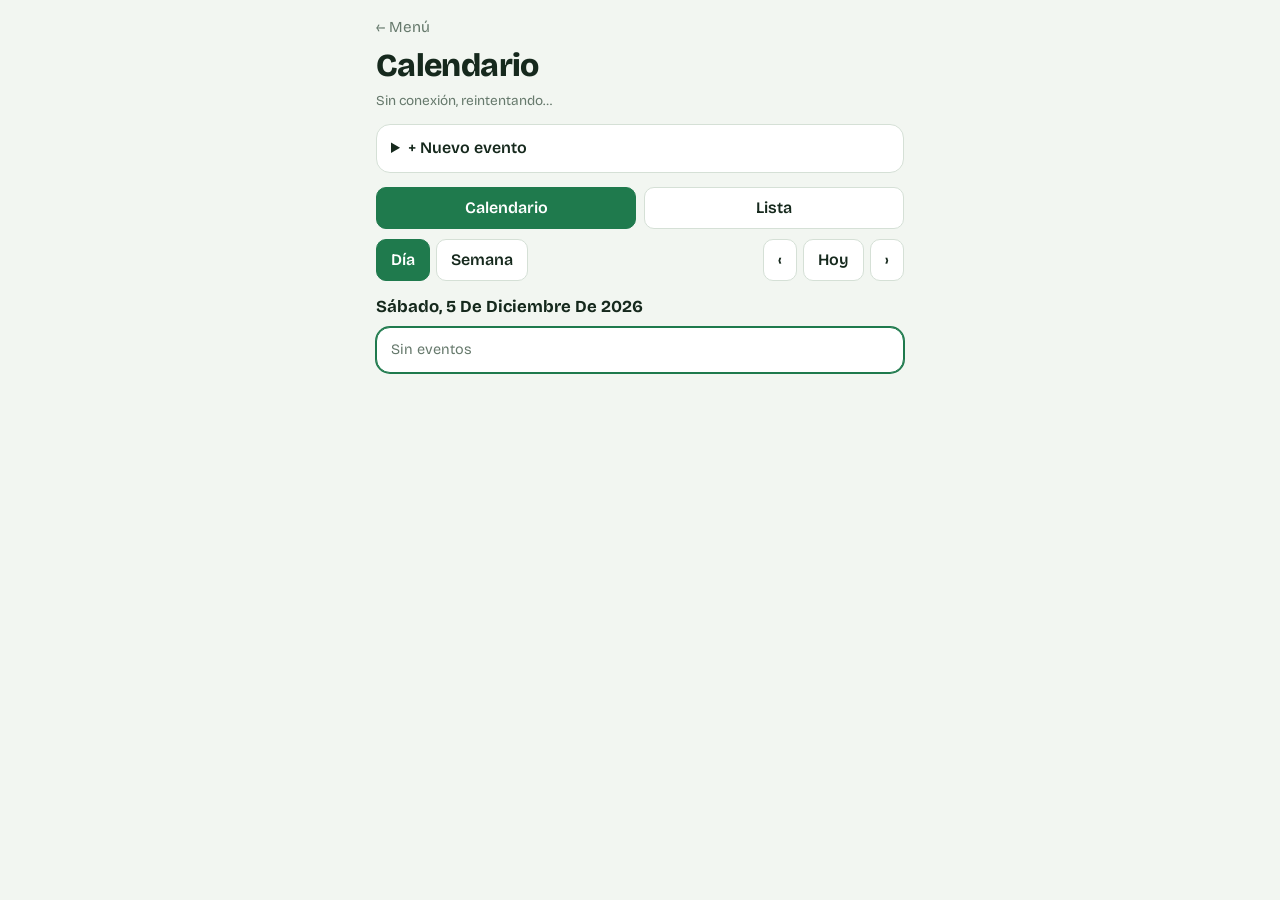
==== calendario.html @ c67a79fc "Add files via upload" ====
<!DOCTYPE html>
<html lang="es">
<head>
<meta charset="utf-8">
<meta name="viewport" content="width=device-width, initial-scale=1, viewport-fit=cover">
<title>Calendario</title>
<link rel="stylesheet" href="https://fonts.googleapis.com/css2?family=Bricolage+Grotesque:wght@400;600;800&display=swap">
<style>
:root{--bg:#f2f6f1;--surface:#fff;--ink:#16291d;--muted:#66796c;--line:#d5e0d6;--accent:#1f7a4d;--accent-ink:#fff;--danger:#b3372f;color-scheme:light;box-sizing:border-box;padding-top:env(safe-area-inset-top,0px);padding-bottom:env(safe-area-inset-bottom,0px)}
@media (prefers-color-scheme:dark){:root{--bg:#101a14;--surface:#18271d;--ink:#e6f0e8;--muted:#92a89a;--line:#2a3d30;--accent:#4fc08a;--accent-ink:#0b1a11;--danger:#ef8179;color-scheme:dark}}
*{box-sizing:border-box}
body{margin:0;background:var(--bg);color:var(--ink);font-family:"Bricolage Grotesque",system-ui,-apple-system,"Segoe UI",Roboto,sans-serif;line-height:1.4}
main{max-width:560px;margin:0 auto;padding:16px 16px 40px}
a.back{color:var(--muted);text-decoration:none;font-size:.95rem}
h1{font-size:2rem;font-weight:800;margin:6px 0 2px;letter-spacing:-.02em}
h2{font-size:1.05rem;margin:14px 0 8px;text-transform:capitalize}
h3{font-size:.95rem;margin:0 0 6px;text-transform:capitalize}
.sync{color:var(--muted);font-size:.85rem;margin:0 0 14px}
button{font:inherit;font-weight:600;border:0;border-radius:10px;cursor:pointer;background:var(--surface);color:var(--ink);padding:9px 14px;border:1px solid var(--line)}
button:focus-visible,input:focus-visible,summary:focus-visible{outline:2px solid var(--accent);outline-offset:2px}
button.on{background:var(--accent);color:var(--accent-ink);border-color:var(--accent)}
details{background:var(--surface);border:1px solid var(--line);border-radius:14px;padding:12px 14px;margin-bottom:14px}
summary{cursor:pointer;font-weight:600}
form{display:grid;gap:10px;margin-top:12px}
.row{display:grid;grid-template-columns:1fr 1fr;gap:10px}
label{display:grid;gap:4px;font-size:.8rem;color:var(--muted)}
input[type=text],input[type=date],input[type=time]{font:inherit;font-size:1rem;padding:11px 12px;border:1.5px solid var(--line);border-radius:10px;background:var(--bg);color:var(--ink);width:100%;min-width:0}
.add{background:var(--accent);color:var(--accent-ink);border-color:var(--accent);padding:12px}
.tabs,.bar{display:flex;gap:8px;margin-bottom:10px}
.tabs button{flex:1}
.bar{justify-content:space-between;align-items:center}
.bar>div{display:flex;gap:6px}
.day{background:var(--surface);border:1px solid var(--line);border-radius:14px;padding:12px 14px;margin-bottom:10px}
.day.today{border-color:var(--accent);box-shadow:0 0 0 1px var(--accent)}
.none{color:var(--muted);margin:0;font-size:.9rem}
.ev{display:flex;align-items:center;justify-content:space-between;gap:8px;padding:8px 10px;margin-top:6px;background:var(--bg);border-left:4px solid var(--accent);border-radius:8px}
.ev.past{opacity:.5}
.tx{min-width:0;word-break:break-word}
.tx small{display:block;color:var(--muted)}
.del{background:none;border:0;color:var(--muted);font-size:1.3rem;padding:2px 8px;line-height:1}
.chk{display:flex;flex-direction:row;align-items:center;gap:8px;margin-bottom:10px;font-size:.9rem}
</style>
</head>
<body>
<main>
<a class="back" href="./">← Menú</a>
<h1>Calendario</h1>
<p class="sync" id="sync"></p>
<details id="new"><summary>+ Nuevo evento</summary>
<form id="f" autocomplete="off">
<input type="text" id="t" placeholder="Título del evento" aria-label="Título del evento" required>
<div class="row"><label>Fecha<input type="date" id="d" required></label><label>Hasta (opcional)<input type="date" id="e"></label></div>
<div class="row"><label>Hora de inicio (opcional)<input type="time" id="h1"></label><label>Hora de fin (opcional)<input type="time" id="h2"></label></div>
<button class="add" type="submit">Guardar evento</button>
</form></details>
<nav class="tabs"><button data-v="cal" class="on">Calendario</button><button data-v="lst">Lista</button></nav>
<section id="cal">
<div class="bar"><div id="seg"><button data-m="dia" class="on">Día</button><button data-m="sem">Semana</button></div><div><button id="prev" aria-label="Anterior">‹</button><button id="today">Hoy</button><button id="next" aria-label="Siguiente">›</button></div></div>
<h2 id="range"></h2><div id="grid"></div>
</section>
<section id="lst" hidden>
<label class="chk"><input type="checkbox" id="past"> Ver eventos pasados</label>
<div id="all"></div>
</section>
</main>
<script>
/* Pega aquí la dirección de tu base de datos de Firebase, entre las comillas. */
var DB_URL="https://lista-compra-3e6a2-default-rtdb.europe-west1.firebasedatabase.app";

var KEY="eventos-v1",ev=[],pend=0,view="cal",mode="dia";
function $(i){return document.getElementById(i)}
function noop(){}
function pad(n){return(n<10?"0":"")+n}
function ymd(x){return x.getFullYear()+"-"+pad(x.getMonth()+1)+"-"+pad(x.getDate())}
function pd(s){var a=s.split("-");return new Date(+a[0],+a[1]-1,+a[2])}
function addD(x,n){return new Date(x.getFullYear(),x.getMonth(),x.getDate()+n)}
function monday(x){return addD(x,-((x.getDay()+6)%7))}
function fmt(x,o){return x.toLocaleDateString("es-ES",o)}
var cur=pd(ymd(new Date()));
try{ev=JSON.parse(localStorage.getItem(KEY))||[]}catch(e){ev=[]}
if(!Array.isArray(ev))ev=[];
function save(){try{localStorage.setItem(KEY,JSON.stringify(ev))}catch(e){}}
function setStatus(s){$("sync").textContent=!DB_URL?"Modo local: los eventos solo están en este móvil":s==="off"?"Sin conexión, reintentando…":"Sincronizado con el calendario compartido"}
function api(method,path,body){
if(!DB_URL)return Promise.resolve(null);
pend++;
return fetch(DB_URL.replace(/\/$/,"")+path+".json",{method:method,headers:{"Content-Type":"application/json"},body:body===undefined?undefined:JSON.stringify(body)})
.then(function(r){if(!r.ok)throw new Error(r.status);return r.json()})
.then(function(d){pend--;setStatus("ok");return d},function(e){pend--;setStatus("off");throw e})}
function sync(){
if(!DB_URL||pend>0||document.hidden)return;
api("GET","/eventos").then(function(d){
if(pend>0)return;
var arr=[];
if(d)Object.keys(d).forEach(function(k){var v=d[k];if(v&&v.t&&v.d)arr.push({id:k,t:v.t,d:v.d,e:v.e||"",h1:v.h1||"",h2:v.h2||"",ts:v.ts||0})});
ev=arr;save();render()}).catch(noop)}
function item(x){
var c=document.createElement("div");c.className="ev";
var tx=document.createElement("div");tx.className="tx";
var tt=document.createElement("strong");tt.textContent=x.t;tx.appendChild(tt);
var p=[];
if(x.h1)p.push(x.h1+(x.h2?"–"+x.h2:""));else if(x.h2)p.push("hasta las "+x.h2);
if(x.e&&x.e>x.d)p.push(fmt(pd(x.d),{day:"numeric",month:"short"})+" → "+fmt(pd(x.e),{day:"numeric",month:"short"}));
if(p.length){var m=document.createElement("small");m.textContent=p.join(" · ");tx.appendChild(m)}
var b=document.createElement("button");b.className="del";b.type="button";b.textContent="×";b.setAttribute("aria-label","Borrar "+x.t);
b.onclick=function(){ev=ev.filter(function(y){return y!==x});save();render();api("DELETE","/eventos/"+x.id).catch(noop)};
c.appendChild(tx);c.appendChild(b);return c}
function dayEvents(s){return ev.filter(function(x){return x.d<=s&&s<=(x.e||x.d)}).sort(function(a,b){return a.h1.localeCompare(b.h1)})}
function block(dt,noHead){
var s=ymd(dt),b=document.createElement("div");b.className="day"+(s===ymd(new Date())?" today":"");
if(!noHead){var h=document.createElement("h3");h.textContent=fmt(dt,{weekday:"long",day:"numeric",month:"long"});b.appendChild(h)}
var l=dayEvents(s);
if(!l.length){var p=document.createElement("p");p.className="none";p.textContent="Sin eventos";b.appendChild(p)}
l.forEach(function(x){b.appendChild(item(x))});return b}
function render(){
$("cal").hidden=view!=="cal";$("lst").hidden=view!=="lst";
document.querySelectorAll(".tabs button").forEach(function(b){b.classList.toggle("on",b.dataset.v===view)});
document.querySelectorAll("#seg button").forEach(function(b){b.classList.toggle("on",b.dataset.m===mode)});
var g=$("grid");g.innerHTML="";
if(mode==="dia"){$("range").textContent=fmt(cur,{weekday:"long",day:"numeric",month:"long",year:"numeric"});g.appendChild(block(cur,true))}
else{var m=monday(cur);$("range").textContent="Semana del "+fmt(m,{day:"numeric",month:"short"})+" al "+fmt(addD(m,6),{day:"numeric",month:"short",year:"numeric"});
for(var i=0;i<7;i++)g.appendChild(block(addD(m,i)))}
var a=$("all");a.innerHTML="";
var today=ymd(new Date()),showPast=$("past").checked,last="";
var l=ev.filter(function(x){return showPast||(x.e||x.d)>=today}).sort(function(x,y){return(x.d+x.h1).localeCompare(y.d+y.h1)});
if(!l.length){var n=document.createElement("p");n.className="none";n.textContent="No hay eventos.";a.appendChild(n)}
l.forEach(function(x){
if(x.d!==last){last=x.d;var h=document.createElement("h3");h.style.marginTop="14px";h.textContent=fmt(pd(x.d),{weekday:"long",day:"numeric",month:"long",year:"numeric"});a.appendChild(h)}
var it=item(x);if((x.e||x.d)<today)it.classList.add("past");a.appendChild(it)})}
document.querySelectorAll(".tabs button").forEach(function(b){b.onclick=function(){view=b.dataset.v;render()}});
document.querySelectorAll("#seg button").forEach(function(b){b.onclick=function(){mode=b.dataset.m;render()}});
$("prev").onclick=function(){cur=addD(cur,mode==="dia"?-1:-7);render()};
$("next").onclick=function(){cur=addD(cur,mode==="dia"?1:7);render()};
$("today").onclick=function(){cur=pd(ymd(new Date()));render()};
$("past").onchange=render;
$("f").onsubmit=function(ev2){
ev2.preventDefault();
var t=$("t").value.trim(),d=$("d").value;if(!t||!d)return;
var en=$("e").value;if(en&&en<=d)en="";
var x={id:Date.now().toString(36)+Math.random().toString(36).slice(2,5),t:t,d:d,e:en,h1:$("h1").value,h2:$("h2").value,ts:Date.now()};
ev.push(x);save();$("f").reset();$("d").value=d;cur=pd(d);$("new").open=false;render();
api("PUT","/eventos/"+x.id,{t:x.t,d:x.d,e:x.e,h1:x.h1,h2:x.h2,ts:x.ts}).catch(noop)};
$("d").value=ymd(new Date());
setStatus("ok");render();sync();
setInterval(sync,4000);
document.addEventListener("visibilitychange",function(){if(!document.hidden)sync()});
</script>
</body>
</html>
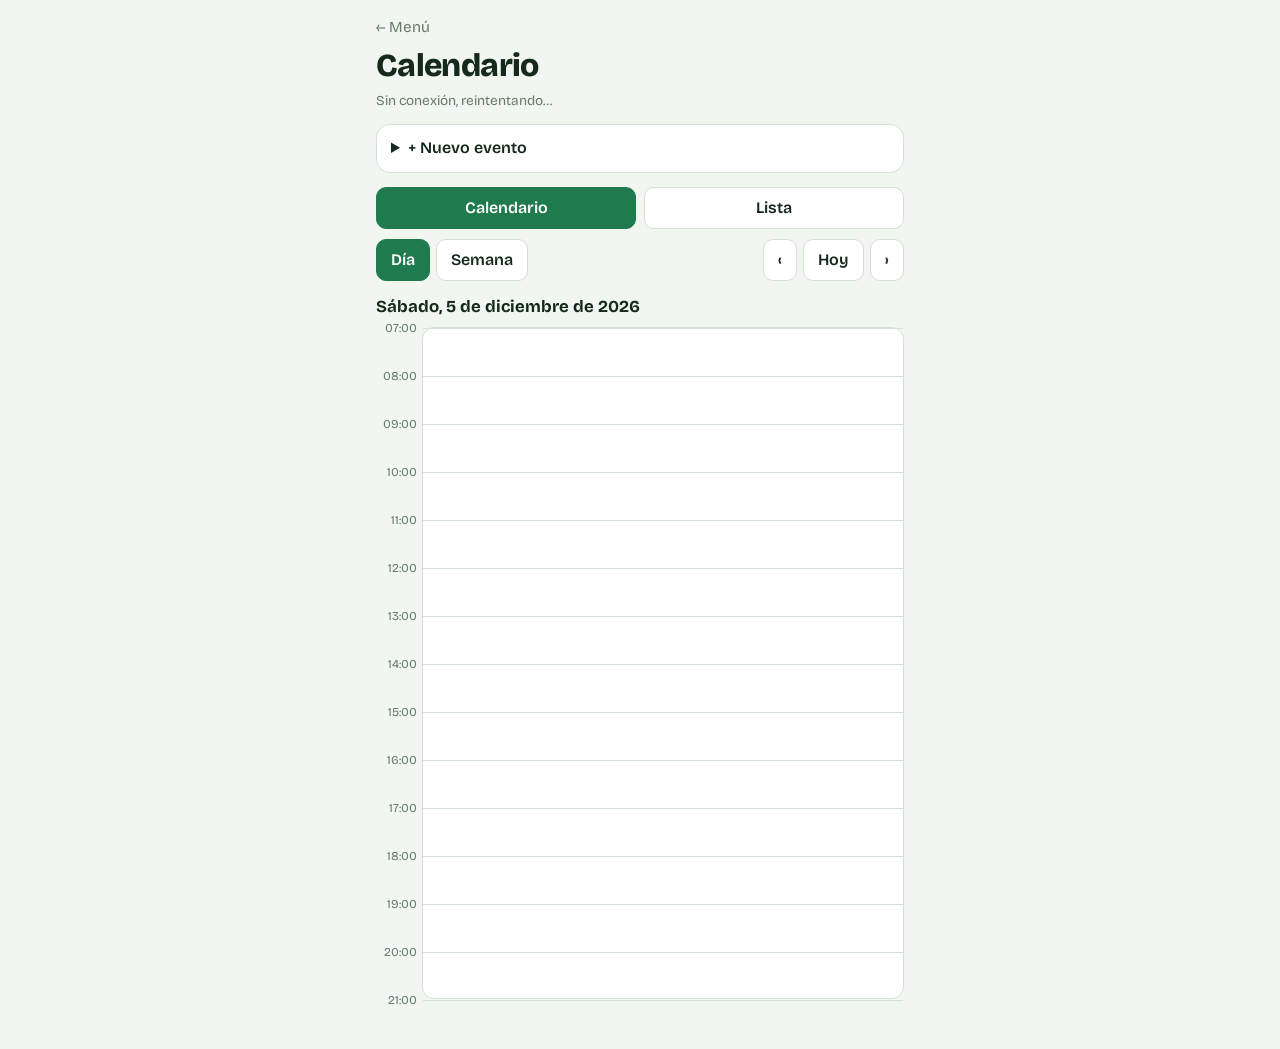
==== commit e8418da9: "Add files via upload" ====
--- a/calendario.html
+++ b/calendario.html
@@ -6,15 +6,16 @@
 <title>Calendario</title>
 <link rel="stylesheet" href="https://fonts.googleapis.com/css2?family=Bricolage+Grotesque:wght@400;600;800&display=swap">
 <style>
-:root{--bg:#f2f6f1;--surface:#fff;--ink:#16291d;--muted:#66796c;--line:#d5e0d6;--accent:#1f7a4d;--accent-ink:#fff;--danger:#b3372f;color-scheme:light;box-sizing:border-box;padding-top:env(safe-area-inset-top,0px);padding-bottom:env(safe-area-inset-bottom,0px)}
-@media (prefers-color-scheme:dark){:root{--bg:#101a14;--surface:#18271d;--ink:#e6f0e8;--muted:#92a89a;--line:#2a3d30;--accent:#4fc08a;--accent-ink:#0b1a11;--danger:#ef8179;color-scheme:dark}}
+:root{--bg:#f2f6f1;--surface:#fff;--ink:#16291d;--muted:#66796c;--line:#d5e0d6;--accent:#1f7a4d;--accent-ink:#fff;--danger:#b3372f;--blk:#d9eee2;color-scheme:light;box-sizing:border-box;padding-top:env(safe-area-inset-top,0px);padding-bottom:env(safe-area-inset-bottom,0px)}
+@media (prefers-color-scheme:dark){:root{--bg:#101a14;--surface:#18271d;--ink:#e6f0e8;--muted:#92a89a;--line:#2a3d30;--accent:#4fc08a;--accent-ink:#0b1a11;--danger:#ef8179;--blk:#234a35;color-scheme:dark}}
 *{box-sizing:border-box}
 body{margin:0;background:var(--bg);color:var(--ink);font-family:"Bricolage Grotesque",system-ui,-apple-system,"Segoe UI",Roboto,sans-serif;line-height:1.4}
 main{max-width:560px;margin:0 auto;padding:16px 16px 40px}
 a.back{color:var(--muted);text-decoration:none;font-size:.95rem}
 h1{font-size:2rem;font-weight:800;margin:6px 0 2px;letter-spacing:-.02em}
-h2{font-size:1.05rem;margin:14px 0 8px;text-transform:capitalize}
-h3{font-size:.95rem;margin:0 0 6px;text-transform:capitalize}
+h2{font-size:1.05rem;margin:14px 0 8px}
+h3{font-size:.95rem;margin:0 0 6px}
+h2::first-letter,h3::first-letter{text-transform:uppercase}
 .sync{color:var(--muted);font-size:.85rem;margin:0 0 14px}
 button{font:inherit;font-weight:600;border:0;border-radius:10px;cursor:pointer;background:var(--surface);color:var(--ink);padding:9px 14px;border:1px solid var(--line)}
 button:focus-visible,input:focus-visible,summary:focus-visible{outline:2px solid var(--accent);outline-offset:2px}
@@ -39,6 +40,14 @@
 .tx small{display:block;color:var(--muted)}
 .del{background:none;border:0;color:var(--muted);font-size:1.3rem;padding:2px 8px;line-height:1}
 .chk{display:flex;flex-direction:row;align-items:center;gap:8px;margin-bottom:10px;font-size:.9rem}
+.tl{position:relative;margin:4px 0 10px 46px;background:var(--surface);border:1px solid var(--line);border-radius:12px}
+.hl{position:absolute;left:0;right:0;border-top:1px solid var(--line)}
+.hh{position:absolute;left:-46px;top:-9px;width:40px;text-align:right;font-size:.75rem;color:var(--muted)}
+.evs{position:absolute;left:4px;right:4px;top:0;bottom:0}
+.blk{position:absolute;background:var(--blk);border-left:4px solid var(--accent);border-radius:6px;padding:2px 6px;font-size:.85rem;line-height:1.2;overflow:hidden;cursor:pointer;word-break:break-word}
+.blk small{display:block;color:var(--muted);font-size:.75rem}
+.now{position:absolute;left:0;right:0;border-top:2px solid var(--danger);z-index:2}
+.dng{color:var(--danger)}
 </style>
 </head>
 <body>
@@ -51,7 +60,8 @@
 <input type="text" id="t" placeholder="Título del evento" aria-label="Título del evento" required>
 <div class="row"><label>Fecha<input type="date" id="d" required></label><label>Hasta (opcional)<input type="date" id="e"></label></div>
 <div class="row"><label>Hora de inicio (opcional)<input type="time" id="h1"></label><label>Hora de fin (opcional)<input type="time" id="h2"></label></div>
-<button class="add" type="submit">Guardar evento</button>
+<button class="add" id="sub" type="submit">Guardar evento</button>
+<div class="row"><button type="button" id="cancel" hidden>Cancelar</button><button type="button" id="delete" class="dng" hidden>Borrar evento</button></div>
 </form></details>
 <nav class="tabs"><button data-v="cal" class="on">Calendario</button><button data-v="lst">Lista</button></nav>
 <section id="cal">
@@ -104,6 +114,7 @@
 if(p.length){var m=document.createElement("small");m.textContent=p.join(" · ");tx.appendChild(m)}
 var b=document.createElement("button");b.className="del";b.type="button";b.textContent="×";b.setAttribute("aria-label","Borrar "+x.t);
 b.onclick=function(){ev=ev.filter(function(y){return y!==x});save();render();api("DELETE","/eventos/"+x.id).catch(noop)};
+tx.style.cursor="pointer";tx.onclick=function(){startEdit(x)};
 c.appendChild(tx);c.appendChild(b);return c}
 function dayEvents(s){return ev.filter(function(x){return x.d<=s&&s<=(x.e||x.d)}).sort(function(a,b){return a.h1.localeCompare(b.h1)})}
 function block(dt,noHead){
@@ -112,12 +123,50 @@
 var l=dayEvents(s);
 if(!l.length){var p=document.createElement("p");p.className="none";p.textContent="Sin eventos";b.appendChild(p)}
 l.forEach(function(x){b.appendChild(item(x))});return b}
+var editId=null;
+function tmin(h){return+h.slice(0,2)*60+ +h.slice(3,5)}
+function layout(l){
+var cols=[],grp=[],gEnd=0;
+function flush(){var n=cols.length;grp.forEach(function(o){o.n=n});grp=[];cols=[]}
+l.forEach(function(o){
+if(grp.length&&o.s>=gEnd){flush();gEnd=0}
+var c=0;while(cols[c]!==undefined&&cols[c]>o.s)c++;
+cols[c]=o.e;o.c=c;grp.push(o);gEnd=Math.max(gEnd,o.e)});
+flush();return l}
+function dayView(dt){
+var s=ymd(dt),w=document.createElement("div"),all=[],tm=[];
+dayEvents(s).forEach(function(x){(x.h1&&!(x.e&&x.e>x.d)?tm:all).push(x)});
+if(all.length){var a=document.createElement("div");a.className="day";var h=document.createElement("h3");h.textContent="Todo el día";a.appendChild(h);all.forEach(function(x){a.appendChild(item(x))});w.appendChild(a)}
+var L=tm.map(function(x){var st=tmin(x.h1),en=x.h2?tmin(x.h2):st+60;if(en<=st)en=st+60;return{x:x,s:st,e:Math.max(en,st+30)}}).sort(function(a,b){return a.s-b.s});
+var from=420,to=1260;
+L.forEach(function(o){from=Math.min(from,Math.floor(o.s/60)*60);to=Math.max(to,Math.ceil(o.e/60)*60)});
+to=Math.min(to,1440);
+var P=0.8,tl=document.createElement("div");tl.className="tl";tl.style.height=(to-from)*P+"px";
+for(var m=from;m<=to;m+=60){var hl=document.createElement("div");hl.className="hl";hl.style.top=(m-from)*P+"px";var sp=document.createElement("span");sp.className="hh";sp.textContent=pad(m/60)+":00";hl.appendChild(sp);tl.appendChild(hl)}
+var ec=document.createElement("div");ec.className="evs";
+layout(L).forEach(function(o){
+var b=document.createElement("div");b.className="blk";
+b.style.top=(o.s-from)*P+"px";b.style.height=Math.max((o.e-o.s)*P-2,18)+"px";
+b.style.left="calc("+o.c+" / "+o.n+" * 100%)";b.style.width="calc(100% / "+o.n+" - 3px)";
+var t=document.createElement("strong");t.textContent=o.x.t;
+var sm=document.createElement("small");sm.textContent=o.x.h1+(o.x.h2?"–"+o.x.h2:"");
+b.appendChild(t);b.appendChild(sm);b.onclick=function(){startEdit(o.x)};ec.appendChild(b)});
+tl.appendChild(ec);
+if(s===ymd(new Date())){var n=new Date(),nm=n.getHours()*60+n.getMinutes();if(nm>=from&&nm<=to){var nl=document.createElement("div");nl.className="now";nl.style.top=(nm-from)*P+"px";tl.appendChild(nl)}}
+w.appendChild(tl);return w}
+function startEdit(x){
+editId=x.id;$("t").value=x.t;$("d").value=x.d;$("e").value=x.e||"";$("h1").value=x.h1||"";$("h2").value=x.h2||"";
+$("new").open=true;$("new").querySelector("summary").textContent="Editar evento";
+$("sub").textContent="Guardar cambios";$("cancel").hidden=false;$("delete").hidden=false;window.scrollTo(0,0)}
+function endEdit(){
+editId=null;$("f").reset();$("d").value=ymd(cur);$("new").querySelector("summary").textContent="+ Nuevo evento";
+$("sub").textContent="Guardar evento";$("cancel").hidden=true;$("delete").hidden=true;$("new").open=false}
 function render(){
 $("cal").hidden=view!=="cal";$("lst").hidden=view!=="lst";
 document.querySelectorAll(".tabs button").forEach(function(b){b.classList.toggle("on",b.dataset.v===view)});
 document.querySelectorAll("#seg button").forEach(function(b){b.classList.toggle("on",b.dataset.m===mode)});
 var g=$("grid");g.innerHTML="";
-if(mode==="dia"){$("range").textContent=fmt(cur,{weekday:"long",day:"numeric",month:"long",year:"numeric"});g.appendChild(block(cur,true))}
+if(mode==="dia"){$("range").textContent=fmt(cur,{weekday:"long",day:"numeric",month:"long",year:"numeric"});g.appendChild(dayView(cur))}
 else{var m=monday(cur);$("range").textContent="Semana del "+fmt(m,{day:"numeric",month:"short"})+" al "+fmt(addD(m,6),{day:"numeric",month:"short",year:"numeric"});
 for(var i=0;i<7;i++)g.appendChild(block(addD(m,i)))}
 var a=$("all");a.innerHTML="";
@@ -133,13 +182,19 @@
 $("next").onclick=function(){cur=addD(cur,mode==="dia"?1:7);render()};
 $("today").onclick=function(){cur=pd(ymd(new Date()));render()};
 $("past").onchange=render;
-$("f").onsubmit=function(ev2){
-ev2.preventDefault();
+$("f").onsubmit=function(e2){
+e2.preventDefault();
 var t=$("t").value.trim(),d=$("d").value;if(!t||!d)return;
 var en=$("e").value;if(en&&en<=d)en="";
-var x={id:Date.now().toString(36)+Math.random().toString(36).slice(2,5),t:t,d:d,e:en,h1:$("h1").value,h2:$("h2").value,ts:Date.now()};
-ev.push(x);save();$("f").reset();$("d").value=d;cur=pd(d);$("new").open=false;render();
+var x=editId?ev.filter(function(y){return y.id===editId})[0]:null;
+if(x){x.t=t;x.d=d;x.e=en;x.h1=$("h1").value;x.h2=$("h2").value}
+else{x={id:editId||Date.now().toString(36)+Math.random().toString(36).slice(2,5),t:t,d:d,e:en,h1:$("h1").value,h2:$("h2").value,ts:Date.now()};ev.push(x)}
+save();cur=pd(d);endEdit();render();
 api("PUT","/eventos/"+x.id,{t:x.t,d:x.d,e:x.e,h1:x.h1,h2:x.h2,ts:x.ts}).catch(noop)};
+$("cancel").onclick=endEdit;
+$("delete").onclick=function(){
+var id=editId;ev=ev.filter(function(y){return y.id!==id});save();endEdit();render();
+api("DELETE","/eventos/"+id).catch(noop)};
 $("d").value=ymd(new Date());
 setStatus("ok");render();sync();
 setInterval(sync,4000);
